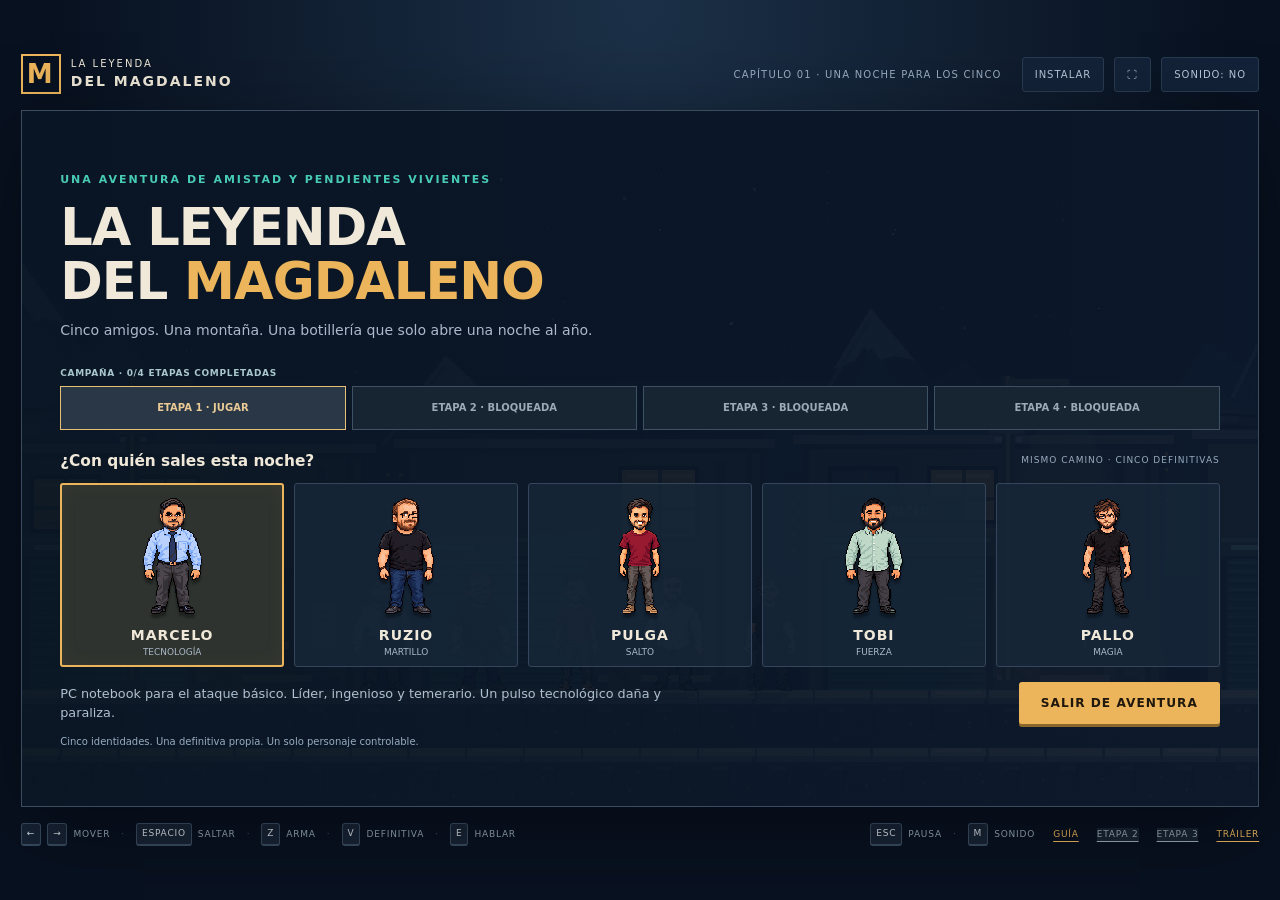
==== index.html @ b3915215 "PONG más grande en celular (0.10.4) - En pantallas táctiles el campo ocupa casi todo el lienzo y la " ====
<!doctype html>
<html lang="es" data-campaign-stage="1">
<head>
  <meta charset="utf-8">
  <meta name="viewport" content="width=device-width,initial-scale=1,viewport-fit=cover">
  <meta name="theme-color" content="#0b1530">
  <title>La Leyenda del Magdaleno</title>
  <link rel="icon" href="data:,">
  <link rel="stylesheet" href="styles.css?v=0.10.4">
  <link rel="stylesheet" href="mobile.css?v=0.10.4">
  <link rel="stylesheet" href="campaign.css?v=0.10.4">
  <link rel="manifest" href="manifest.webmanifest">
  <link rel="apple-touch-icon" href="assets/icon-192.png">
  <meta name="apple-mobile-web-app-capable" content="yes">
  <meta name="apple-mobile-web-app-status-bar-style" content="black-translucent">
  <script defer src="src/data.js?v=0.10.4"></script>
  <script defer src="assets/bounds.js?v=0.10.4"></script>
  <script defer src="src/core.js?v=0.10.4"></script>
  <script defer src="src/story-data.js?v=0.10.4"></script><script defer src="src/campaign.js?v=0.10.4"></script>
  <script defer src="src/render.js?v=0.10.4"></script>
  <script defer src="src/enemies.js?v=0.10.4"></script>
  <script defer src="src/visuals.js?v=0.10.4"></script>
  <script defer src="src/powers.js?v=0.10.4"></script>
  <script defer src="src/melee.js?v=0.10.4"></script>
  <script defer src="src/game.js?v=0.10.4"></script>
  <script defer src="src/chapter.js?v=0.10.4"></script>
  <script defer src="src/soundtrack.js?v=0.10.4"></script>
  <script defer src="src/mobile.js?v=0.10.4"></script>
</head>
<body>
<main class="shell">
  <header class="masthead"><a href="index.html" class="brand"><span class="brand-mark">M</span><span>LA LEYENDA<br><strong>DEL MAGDALENO</strong></span></a><div class="top-actions"><span class="build-label">CAPÍTULO 01 · UNA NOCHE PARA LOS CINCO</span><button id="install-button" class="small-button" hidden>INSTALAR</button><button id="fullscreen-button" class="small-button" aria-label="Ampliar juego a pantalla completa" hidden>⛶</button><button id="sound-button" class="small-button" aria-label="Activar sonido">SONIDO: NO</button><button id="pause-button" class="small-button" aria-label="Pausar juego">PAUSA</button></div></header>
  <div class="mobile-status" hidden aria-label="Estado del protagonista"><strong id="mobile-hero">MARCELO</strong><span>VIDA <b id="mobile-health">100</b><i><i id="mobile-health-bar"></i></i></span><span>ENERGÍA <b id="mobile-energy">30</b><i><i id="mobile-energy-bar"></i></i></span><span id="mobile-fichas">1/5 AMIGOS<br>0 PTS · 0/6 DESVÍOS</span></div>
  <section class="game-frame" aria-label="Juego La Leyenda del Magdaleno">
    <div id="mobile-callout" class="mobile-callout" hidden aria-hidden="true"><b id="mobile-prompt"></b><span id="mobile-notice"></span></div>
    <div id="mobile-boss" class="mobile-boss" hidden><span id="mobile-boss-name"></span><i><i id="mobile-boss-health"></i></i></div>
    <canvas id="game" width="960" height="540" tabindex="0" aria-label="Plataformas 2D. Flechas para moverse, espacio para saltar, abajo y espacio para bajar de plataformas, Z para golpear y V para definitiva."></canvas>
    <div id="title-screen" class="overlay title-screen">
      <div class="title-copy"><span class="eyebrow">UNA AVENTURA DE AMISTAD Y PENDIENTES VIVIENTES</span><h1>LA LEYENDA <br>DEL <em>MAGDALENO</em></h1><p>Cinco amigos. Una montaña. Una botillería que solo abre una noche al año.</p></div>
      <div class="selection-heading"><h2>¿Con quién sales esta noche?</h2><span>MISMO CAMINO · CINCO DEFINITIVAS</span></div>
      <div id="hero-list" class="hero-list" role="group" aria-label="Elegir protagonista"></div>
      <div class="start-row"><p id="hero-description"></p><div><button id="continue-button" class="secondary" hidden>CONTINUAR</button><button id="start-button" class="primary" disabled>PREPARANDO…</button></div></div>
      <p id="loading-message" class="loading-message" role="status">Cargando a los cinco amigos…</p>
    </div>
    <div id="dialogue" class="dialogue" hidden><div class="dialogue-portrait"><canvas id="portrait" width="80" height="80"></canvas></div><div class="dialogue-copy"><span id="dialogue-speaker"></span><p id="dialogue-text"></p></div><button id="dialogue-next" class="dialogue-next">SEGUIR <span>↵</span></button></div>
    <div id="pause-screen" class="overlay centered-overlay" hidden><div class="modal-card"><span class="eyebrow">LA JUNTA PUEDE ESPERAR UN MOMENTO</span><h2>UN RESPIRO</h2><p id="pause-save-status">Tu progreso se guarda en los puntos de control y al reunir a cada amigo.</p><button id="resume-button" class="primary">VOLVER AL CAMINO</button><button id="menu-button" class="text-button">Volver a la selección</button><div id="pause-fichas" class="ficha-notes"></div></div></div>
    <div id="ending-screen" class="overlay centered-overlay" hidden><div class="modal-card ending-card"><span class="eyebrow">ETAPA 1 COMPLETADA · LA BÚSQUEDA SIGUE</span><h2>SE AGOTÓ.</h2><p>El Matahombres cerró sin una botella que vender.<br>Abajo, Parral empieza a desaparecer entre la camanchaca.</p><div id="ending-stats" class="ending-stats"></div><a id="ending-continue" class="primary" href="etapa2.html">ETAPA 2 · CORRER POR PARRAL →</a><button id="replay-button" class="text-button">Volver a elegir protagonista</button></div></div>
    <div id="error-screen" class="overlay centered-overlay" hidden><div class="modal-card"><h2>FALTA UN ARCHIVO</h2><p id="error-message"></p><button onclick="location.reload()" class="primary">VOLVER A INTENTAR</button></div></div>
  </section>
  <div class="touch-controls" aria-label="Controles táctiles">
    <div class="touch-move"><button data-key="ArrowLeft" aria-label="Izquierda">◀</button><button data-key="ArrowRight" aria-label="Derecha">▶</button><button data-key="ArrowDown" data-action="drop" aria-label="Bajar de plataforma" hidden>↓<small>BAJAR</small></button></div>
    <div class="touch-actions">
      <button data-key="Space" aria-label="Saltar"><svg viewBox="0 0 32 32" aria-hidden="true"><path d="M8 17 16 8l8 9M16 9v17"/></svg><small>SALTAR</small></button>
      <button data-key="KeyZ" aria-label="Ataque con arma"><svg viewBox="0 0 32 32" aria-hidden="true"><path d="m9 23 13-13 4-4v8L13 26M8 19l7 7M6 28l5-5"/></svg><small>ARMA</small></button>
      <button data-key="KeyV" aria-label="Definitiva"><svg viewBox="0 0 32 32" aria-hidden="true"><path d="m18 3-11 15h8l-1 11 11-16h-8Z"/></svg><small id="touch-energy">30/100</small></button>
      <button data-key="KeyE" aria-label="Interactuar" hidden>✦<small>AYUDAR</small></button>
    </div>
  </div>
  <div id="rotate-screen" class="rotate-screen" hidden><div><span class="rotate-icon" aria-hidden="true">↻</span><h2>GIRA EL CELULAR</h2><p>La aventura se juega en horizontal,<br>con un pulgar a cada lado.</p><p class="rotate-note">Tu partida queda en pausa.</p></div></div>
  <aside id="touch-onboarding" class="touch-onboarding" hidden><span id="touch-onboarding-text">Izquierda: moverte. Derecha: saltar y usar tu arma.</span><button id="touch-onboarding-dismiss" aria-label="Cerrar ayuda de controles">ENTENDIDO</button></aside>
  <p id="mobile-hint" class="mobile-hint">Puedes jugar en vertical o girar el celular para ampliar el escenario.</p>
  <footer class="controls"><div><kbd>←</kbd><kbd>→</kbd> MOVER <span>·</span><kbd>ESPACIO</kbd> SALTAR <span>·</span><kbd>Z</kbd> ARMA <span>·</span><kbd>V</kbd> DEFINITIVA <span>·</span><kbd>E</kbd> HABLAR</div><div><kbd>ESC</kbd> PAUSA <span>·</span><kbd>M</kbd> SONIDO <a href="movil.html">GUÍA</a><a href="etapa2.html">ETAPA 2</a><a href="etapa3.html">ETAPA 3</a><a href="trailer.html">TRÁILER</a></div></footer>
  <p class="sr-only" id="accessible-status" aria-live="polite"></p>
</main>
</body>
</html>
---- styles.css ----
:root{color-scheme:dark;--ink:#f0e9d9;--muted:#99acc1;--amber:#edb55b;--teal:#48cbb4;--line:#293b51;--panel:#111e30;--night:#081120}*{box-sizing:border-box}body{margin:0;background:radial-gradient(ellipse at 50% 0,#1b3047 0,#081120 65%);color:var(--ink);font:14px/1.5 'Segoe UI',system-ui,sans-serif;min-height:100vh;display:flex;align-items:center;justify-content:center}.shell{width:min(1280px,98vw);padding:18px 8px}.masthead{display:flex;justify-content:space-between;align-items:center;gap:16px;margin-bottom:16px}.brand{display:flex;align-items:center;gap:10px;color:var(--ink);text-decoration:none;font-size:10px;letter-spacing:2px;line-height:1.5}.brand strong{font-size:14px;letter-spacing:2px}.brand-mark{font-weight:900;font-size:26px;color:var(--amber);border:2px solid var(--amber);height:40px;width:40px;text-align:center;line-height:36px}.top-actions{display:flex;align-items:center;gap:10px}.build-label{color:var(--muted);font-size:10px;letter-spacing:1.2px;margin-right:10px}button{font:inherit;cursor:pointer;touch-action:manipulation}button:focus-visible,a:focus-visible{outline:3px solid var(--teal);outline-offset:3px}.small-button{border:1px solid var(--line);background:#132238;color:#b9c7d7;font-size:10px;letter-spacing:1px;padding:9px 12px;border-radius:3px}.small-button:hover{border-color:var(--amber);color:var(--ink)}.game-frame{position:relative;aspect-ratio:16/9;width:100%;background:#101c30;border:1px solid #3b4c61;box-shadow:0 20px 80px #0006;overflow:hidden}#game{width:100%;height:100%;display:block;image-rendering:pixelated;image-rendering:crisp-edges;outline:none}.overlay{position:absolute;inset:0;z-index:5}.overlay[hidden],.dialogue[hidden]{display:none}.title-screen{padding:clamp(18px,3vw,46px);background:linear-gradient(90deg,#091523f5,#0b1729e8);display:flex;flex-direction:column;justify-content:center}.eyebrow{font-size:clamp(8px,.9vw,11px);font-weight:700;letter-spacing:2px;color:var(--teal)}h1{font-weight:900;font-size:clamp(24px,4vw,54px);letter-spacing:-1px;line-height:1.04;margin:12px 0}h1 em{color:var(--amber);font-style:normal}.title-copy p{color:#acbacb;font-size:clamp(10px,1.1vw,15px);margin:10px 0 18px}.selection-heading{display:flex;align-items:center;justify-content:space-between;gap:12px;margin:8px 0 10px}.selection-heading h2{font-size:clamp(12px,1.2vw,16px);margin:0}.selection-heading span{color:var(--muted);font-size:9px;letter-spacing:1px}.hero-list{display:grid;grid-template-columns:repeat(5,1fr);gap:10px}.hero-card{position:relative;background:#17283abf;border:1px solid #35465c;color:var(--ink);border-radius:3px;padding:8px 5px 7px;display:flex;flex-direction:column;align-items:center;transition:background .12s,border-color .12s;min-width:0}.hero-card:hover{background:#233c4f}.hero-card[aria-pressed=true]{border:2px solid var(--amber);background:#2e332f;padding:7px 4px 6px;box-shadow:inset 0 0 18px #d2a25210}.hero-card img{height:clamp(58px,10vw,135px);max-width:100%;object-fit:contain;image-rendering:pixelated;filter:drop-shadow(0 4px 1px #0005)}.hero-card strong{font-size:clamp(9px,1.1vw,14px);letter-spacing:1px;margin-top:5px}.hero-card small{font-size:clamp(7px,.7vw,10px);color:#aab8c8;white-space:nowrap;overflow:hidden;text-overflow:ellipsis;max-width:100%}.start-row{display:flex;justify-content:space-between;align-items:center;gap:16px;margin-top:15px}.start-row p{max-width:55%;font-size:clamp(9px,1vw,13px);color:#afc0d0;margin:0}.start-row>div{display:flex;gap:8px}.primary,.secondary{border:0;border-radius:3px;padding:12px 22px;letter-spacing:1px;font-weight:800;font-size:clamp(9px,.95vw,13px)}.primary{color:#20180d;background:var(--amber);box-shadow:0 3px 0 #8b672c}.primary:hover{background:#ffd18b}.primary:disabled{opacity:.55;cursor:wait}.secondary{background:#26394c;color:var(--ink);border:1px solid #557083;box-shadow:0 3px 0 #111f2c}.loading-message{font-size:10px;color:var(--muted);margin:10px 0 0;min-height:14px}.controls{display:flex;justify-content:space-between;gap:10px;align-items:center;color:#96a8ba;font-size:9px;letter-spacing:.8px;margin-top:16px;flex-wrap:wrap}.controls>div{display:flex;align-items:center;gap:6px}.controls span{color:#475a6c;margin:0 5px}kbd{font:inherit;border:1px solid #394c61;border-bottom-width:2px;border-radius:3px;padding:3px 5px;color:#dae3ea;background:#172335}.controls a{color:var(--amber);margin-left:12px;text-underline-offset:4px}.dialogue{position:absolute;bottom:3%;left:4%;width:92%;z-index:8;display:flex;gap:16px;align-items:center;background:#0b1829f5;border:2px solid var(--amber);padding:16px 20px;box-shadow:0 8px 30px #0007}.dialogue-portrait{width:76px;height:76px;flex-shrink:0;background:#24384b;border:1px solid #4c6176;overflow:hidden}.dialogue-portrait canvas{width:100%;height:100%;image-rendering:pixelated}.dialogue-copy{flex:1}.dialogue-copy>span{font-weight:800;letter-spacing:1px;color:var(--amber);font-size:13px}.dialogue-copy p{font-size:clamp(11px,1.4vw,19px);line-height:1.5;margin:5px 0 0;min-height:2.5em}.dialogue-next{align-self:flex-end;background:none;color:var(--teal);border:0;font-weight:bold;font-size:10px;white-space:nowrap}.dialogue-next span{border:1px solid #3d6c72;padding:2px 5px;margin-left:4px}.centered-overlay{display:flex;align-items:center;justify-content:center;background:#071120db}.modal-card{max-width:75%;width:560px;padding:32px;border:1px solid #506078;background:#112136;box-shadow:0 10px 50px #0008;text-align:center}.modal-card h2{font-size:clamp(22px,4vw,42px);line-height:1.1;margin:14px 0;color:var(--amber);letter-spacing:1px}.modal-card p{color:#b6c6d7;font-size:clamp(11px,1.2vw,15px);margin-bottom:24px}.modal-card .primary{display:block;margin:16px auto}.text-button{display:block;border:0;background:none;color:#bbcddd;text-decoration:underline;text-underline-offset:4px;margin:20px auto 5px;font-size:12px}.ending-stats{font-size:14px;color:var(--teal);margin:15px}.ficha-notes{font-size:11px;color:#93acbf;text-align:left;margin-top:18px;max-height:130px;overflow:auto}.ficha-notes p{margin:8px 0;font-size:11px}.sr-only{position:absolute;width:1px;height:1px;overflow:hidden;clip-path:inset(50%)}.touch-controls{display:none;position:absolute;left:12px;right:12px;bottom:10px;justify-content:space-between;z-index:4;pointer-events:none}.touch-controls>div{display:flex;gap:7px}.touch-controls button{pointer-events:auto;background:#142739c7;color:#eee2c8;border:1px solid #8ba3b58c;border-radius:10px;width:44px;height:44px;font-weight:800;touch-action:none;user-select:none}.touch-controls button:active{background:#ac8144}@media(pointer:coarse){.touch-controls{display:flex}.controls{font-size:8px}.game-frame:has(.overlay:not([hidden])) .touch-controls{display:none}}@media(max-width:750px){.build-label{display:none}.shell{padding:8px 2px}.masthead{margin-bottom:8px}.brand strong{font-size:10px}.brand{font-size:7px}.brand-mark{height:30px;width:30px;line-height:26px;font-size:20px}.small-button{font-size:8px;padding:7px}.title-screen{padding:15px}.title-copy p{margin-bottom:8px}.eyebrow{letter-spacing:1px}.hero-list{gap:5px}.selection-heading{margin:3px 0 7px}.selection-heading span{display:none}.start-row{margin-top:9px}.primary,.secondary{padding:8px 12px}.hero-card small{display:none}.loading-message{margin-top:6px;font-size:8px}.dialogue{padding:9px;gap:9px}.dialogue-portrait{width:45px;height:45px}.dialogue-copy>span{font-size:10px}.dialogue-next{font-size:8px}.modal-card{padding:18px}.controls span{margin:0 2px}.controls>div{gap:4px}}@media(max-height:700px) and (min-width:900px){.shell{width:min(1130px,94vw)}.masthead{margin-bottom:10px}.shell{padding:8px}.controls{margin-top:10px}}@media(prefers-reduced-motion:reduce){*{transition:none!important}}
@media(pointer:coarse){.shell{width:min(98vw,calc((100dvh - 90px)*1.777778))}}
/* Escritorio: el ancho también depende de la altura, para que juego, cabecera y controles quepan sin desplazar (1366x768). */
@media(pointer:fine) and (min-width:901px){.shell{width:min(1280px,98vw,calc((100dvh - 130px)*1.777778))}}
#ending-continue{display:flex;align-items:center;justify-content:center;text-align:center;min-height:46px;text-decoration:none;margin:14px auto;padding:12px 20px}
---- mobile.css ----
/* Experiencia principal horizontal, con controles al alcance de dos pulgares. */
[hidden]{display:none!important}.mobile-status,.mobile-hint,.mobile-boss,.touch-onboarding,.rotate-screen{display:none}.sr-only{position:fixed;top:0;left:0}
#game{touch-action:none;user-select:none;-webkit-user-select:none}
.touch-controls button small{display:block;font-size:9px;letter-spacing:.4px;margin-top:3px}
.touch-controls svg{display:block;width:27px;height:27px;margin:auto;fill:none;stroke:currentColor;stroke-width:2.6;stroke-linecap:round;stroke-linejoin:round}
.touch-controls button.is-held{background:#bf9355!important;color:#101c29;border-color:#ffe0a0;scale:.96}.touch-controls button.is-ready{border-color:#f2ce88;box-shadow:0 0 0 3px #edb55b33}.touch-controls button[aria-disabled=true]{color:#9eafbd}
.mobile-callout{position:absolute;left:18%;right:18%;top:10px;z-index:5;display:flex;flex-direction:column;gap:4px;align-items:center;pointer-events:none;text-align:center}
.mobile-callout b,.mobile-callout span{font:600 12px/1.35 system-ui,sans-serif;padding:5px 10px;border-radius:4px;max-width:100%;color:#f1d19c;background:#102333ed;border:1px solid #edb55b55}.mobile-callout b:empty,.mobile-callout span:empty{display:none}
html[data-mobile=true] body{height:100dvh;min-height:0;overflow:hidden;display:block;overscroll-behavior:none;background:#0a1728}
html[data-mobile=true] .shell{position:relative;width:100%;max-width:none;height:100dvh;margin:0;padding:env(safe-area-inset-top) env(safe-area-inset-right) env(safe-area-inset-bottom) env(safe-area-inset-left);display:grid;grid-template-rows:40px minmax(0,1fr)}
html[data-mobile=true] .masthead{grid-row:1;margin:0;padding:3px 10px;min-height:0;gap:8px;border-bottom:1px solid #30475a;background:#0b1828;z-index:12}
html[data-mobile=true] .brand{gap:6px;font-size:7px;letter-spacing:.7px}html[data-mobile=true] .brand strong{font-size:9px;letter-spacing:1px}html[data-mobile=true] .brand-mark{width:28px;height:28px;font-size:19px;line-height:24px}
html[data-mobile=true] .build-label,html[data-mobile=true] .mobile-hint,html[data-mobile=true] .touch-tip{display:none}
html[data-mobile=true] .top-actions{gap:5px;margin-left:auto}html[data-mobile=true] .small-button{height:34px;min-width:40px;padding:4px 9px;white-space:nowrap;font-size:9px;letter-spacing:0}
html[data-mobile=true] .game-frame{grid-row:2;width:100%;height:100%;min-height:0;aspect-ratio:auto;border:0;box-shadow:none;overflow:hidden;touch-action:none}
html[data-mobile=true] #game{position:absolute;left:0;top:0;width:100%;max-width:none;height:auto;will-change:transform}
html[data-mobile=true] .game-frame:has(#title-screen:not([hidden])) #game{visibility:hidden}
html[data-mobile=true] .title-screen{position:absolute;inset:0;padding:12px 20px 30px;display:flex;justify-content:center;overflow:auto;background:radial-gradient(ellipse at 50% 20%,#233d50,#0a1728 75%)}
html[data-mobile=true] .title-copy,html[data-mobile=true] .selection-heading,html[data-mobile=true] .start-row,html[data-mobile=true] .hero-list{flex-shrink:0}
html[data-mobile=true] .title-copy{text-align:center}html[data-mobile=true] .title-copy h1{font-size:27px;line-height:1.05;margin:0 0 7px}
html[data-mobile=true] .title-copy .eyebrow,html[data-mobile=true] .title-copy p,html[data-mobile=true] .selection-heading span,html[data-mobile=true] .hero-card small,html[data-mobile=true] .loading-message{display:none}
html[data-mobile=true] .selection-heading{width:min(650px,100%);margin:4px auto 8px}html[data-mobile=true] .selection-heading h2{font-size:12px}
html[data-mobile=true] .hero-list{width:min(650px,100%);grid-template-columns:repeat(5,1fr);gap:7px;margin:0 auto}
html[data-mobile=true] .hero-card{padding:7px 4px;background:#172b3b}html[data-mobile=true] .hero-card[aria-pressed=true]{padding:6px 3px;background:#3d3b2a}html[data-mobile=true] .hero-card img{height:clamp(48px,19dvh,95px)}html[data-mobile=true] .hero-card strong{font-size:10px;letter-spacing:.6px}
html[data-mobile=true] .start-row{display:block;width:min(650px,100%);margin:9px auto 0}html[data-mobile=true] .start-row p{max-width:none;min-height:28px;margin:0 0 8px;font-size:11px;line-height:1.35;text-align:center}html[data-mobile=true] .start-row>div{justify-content:center;gap:10px}html[data-mobile=true] .start-row button{min-height:44px;font-size:11px;padding:9px 20px}
html[data-mobile=true] .controls{position:absolute;bottom:max(1px,env(safe-area-inset-bottom));left:0;width:100%;justify-content:center;margin:0;z-index:8}html[data-mobile=true] .controls>div:first-child,html[data-mobile=true] .controls kbd,html[data-mobile=true] .controls span{display:none}html[data-mobile=true] .controls>div:last-child{font-size:0}html[data-mobile=true] .controls a{font-size:10px;padding:7px 14px;margin:0;white-space:nowrap}
html[data-mobile=true]:is([data-game-state=play],[data-game-state=dialogue],[data-game-state=paused]) .brand,html[data-mobile=true]:is([data-game-state=play],[data-game-state=dialogue],[data-game-state=paused],[data-game-state=ending]) .controls{display:none}
html[data-mobile=true] .mobile-status:not([hidden]){position:absolute;left:max(10px,env(safe-area-inset-left));right:170px;top:env(safe-area-inset-top);height:40px;display:flex;align-items:center;gap:12px;z-index:13;font-size:9px;line-height:1.3;pointer-events:none}
.mobile-status>strong{font-size:11px;color:#edcf98;max-width:75px;overflow:hidden}.mobile-status>span{width:90px;min-width:50px;flex:1;max-width:120px;color:#a6bbc9}.mobile-status b{float:right;color:#e1ecef}.mobile-status>span>i{display:block;height:4px;background:#293e50;margin-top:3px;border-radius:2px;overflow:hidden}.mobile-status i i{display:block;height:100%;width:100%;background:#7ec3a9}#mobile-energy-bar{background:#88b8df}.mobile-status #mobile-fichas{font-size:9px;flex:0 0 auto;width:100px;max-width:none}
html[data-mobile=true] .touch-controls{position:fixed;inset:0;display:none;margin:0;width:100%;height:100dvh;pointer-events:none;z-index:10}html[data-mobile=true][data-touch=true][data-game-state=play] .touch-controls{display:block}
html[data-mobile=true] .touch-controls>div{position:absolute;bottom:max(16px,env(safe-area-inset-bottom));display:grid;gap:10px;pointer-events:none}
html[data-mobile=true] .touch-move{left:max(16px,env(safe-area-inset-left));grid-template-columns:repeat(2,68px)}html[data-mobile=true] .touch-actions{right:max(16px,env(safe-area-inset-right));grid-template-columns:repeat(2,72px)}
html[data-mobile=true] .touch-controls button{width:68px;height:64px;border-radius:20px;pointer-events:auto;color:#e4e9dc;background:#172e45e8;border:1px solid #9bb9c0aa;font-size:23px;touch-action:none;-webkit-touch-callout:none;user-select:none;box-shadow:0 3px 10px #0004}
html[data-mobile=true] .touch-actions button{width:72px;height:70px}html[data-mobile=true] [data-key=KeyZ]{background:#244d3fe8;border-color:#75bc91;font-size:25px}
html[data-mobile=true] .touch-controls button[data-key=KeyV]{position:absolute;right:0;bottom:82px;width:58px;height:58px;border-radius:50%;background:#39314de8}html[data-mobile=true] .touch-controls button[data-key=KeyV] svg{width:23px;height:23px}html[data-mobile=true] .touch-controls button[data-key=KeyV] small{font-size:9px;margin-top:0}
html[data-mobile=true] .touch-controls button[data-key=KeyE]{position:fixed;left:50%;bottom:max(18px,env(safe-area-inset-bottom));transform:translateX(-50%);width:80px;height:58px;background:#67512dee;border-color:#e2bf7d;border-radius:17px}
html[data-mobile=true] .touch-controls button[data-key=ArrowDown]{position:absolute;bottom:76px;left:45px;width:58px;height:52px;border-radius:16px}
html[data-mobile=true] .mobile-boss:not([hidden]){display:block;position:absolute;top:8px;left:30%;right:30%;z-index:5;text-align:center;font-size:10px;color:#edc68d;background:#0b1829e8;padding:5px 8px;border-radius:5px;pointer-events:none}.mobile-boss>i{display:block;height:5px;background:#3c3540;margin-top:4px;overflow:hidden}.mobile-boss i i{display:block;width:100%;height:100%;background:#dea179}html[data-mobile=true][data-boss=true] .mobile-callout{top:48px}
html[data-mobile=true] .dialogue{position:absolute;bottom:10px;left:50%;transform:translateX(-50%);width:min(650px,94%);padding:12px;gap:10px;background:#0c1b2bf5}html[data-mobile=true] .dialogue-copy>span{font-size:11px}html[data-mobile=true] .dialogue-copy p{font-size:14px;line-height:1.4;min-height:0}html[data-mobile=true] .dialogue-portrait{width:44px;height:44px}html[data-mobile=true] .dialogue-next{min-width:70px;min-height:44px;font-size:11px;align-self:center}html[data-mobile=true] .dialogue-next span{display:none}
html[data-mobile=true] .modal-card{max-width:90%;max-height:94%;overflow:auto;padding:16px 24px}html[data-mobile=true] .modal-card h2{font-size:30px;margin:8px 0}html[data-mobile=true] .modal-card p{font-size:12px;margin:8px 0 12px}html[data-mobile=true] .modal-card .primary{min-height:44px;margin:10px auto}html[data-mobile=true] .text-button{min-height:40px;margin:4px auto}html[data-mobile=true] .ficha-notes{display:none}
html[data-mobile=true] .rotate-screen:not([hidden]){position:fixed;inset:0;z-index:60;display:grid;place-items:center;background:#0a1728f8;text-align:center;padding:25px}.rotate-icon{display:block;font-size:84px;line-height:1;color:#e7bc75}.rotate-screen h2{color:#edcc94;font-size:23px;letter-spacing:1px}.rotate-screen p{color:#b6cbda;line-height:1.6;font-size:15px}.rotate-screen .rotate-note{color:#7e9ba9;font-size:12px}
html[data-mobile=true] .touch-onboarding:not([hidden]){position:fixed;left:22%;right:22%;top:28%;z-index:20;display:flex;align-items:center;gap:12px;padding:12px 14px;background:#102537f5;border:1px solid #cba35e;border-radius:8px;font-size:12px;color:#e9dec7}.touch-onboarding button{flex-shrink:0;min-height:44px;background:#e7bb76;color:#182332;border:0;border-radius:5px;font-size:10px;font-weight:700;padding:7px 10px}
@media(orientation:portrait){html[data-mobile=true] .title-screen{padding:16px 14px 30px}html[data-mobile=true] .title-copy h1{font-size:28px;text-align:left}html[data-mobile=true] .hero-list{grid-template-columns:repeat(3,1fr)}html[data-mobile=true] .hero-card img{height:clamp(52px,12dvh,88px)}html[data-mobile=true] .start-row p{text-align:left;min-height:38px}html[data-mobile=true] .start-row>div{flex-wrap:wrap}html[data-mobile=true] .start-row button{flex:1}html[data-mobile=true] .brand>span:not(.brand-mark){display:none}}
@media(orientation:landscape) and (max-height:350px){html[data-mobile=true] .shell{grid-template-rows:36px minmax(0,1fr)}html[data-mobile=true] .title-screen{padding:6px 16px 24px}html[data-mobile=true] .title-copy h1{font-size:21px}html[data-mobile=true] .hero-card img{height:42px}html[data-mobile=true] .hero-card{padding:4px}html[data-mobile=true] .hero-card[aria-pressed=true]{padding:3px}html[data-mobile=true] .start-row{margin-top:5px}html[data-mobile=true] .start-row p{min-height:0;margin-bottom:4px;font-size:10px}html[data-mobile=true] .touch-controls>div{bottom:10px}html[data-mobile=true] .mobile-status{gap:7px}html[data-mobile=true] .mobile-status #mobile-fichas{display:none}html[data-mobile=true] .touch-onboarding{top:20%;left:21%;right:21%}}
@media(prefers-reduced-motion:reduce){.touch-controls button{transition:none;scale:1!important}}
---- campaign.css ----
/* Menú de campaña disponible tanto con teclado como en el celular. */
html[data-campaign-stage]:not([data-campaign-ready]) main{visibility:hidden}
.campaign-nav{display:grid;grid-template-columns:repeat(4,minmax(0,1fr));gap:6px;margin:8px 0 12px;flex-shrink:0}
.campaign-nav>span{grid-column:1/-1;color:#a9c7cc;font:700 9px/1.4 system-ui;letter-spacing:.7px}
.campaign-nav a{display:flex;align-items:center;justify-content:center;min-height:44px;padding:6px 8px;border:1px solid #567682;background:#142b3b;color:#eacb96;text-align:center;text-decoration:none;font:700 10px/1.3 system-ui}
.campaign-nav a[aria-current=page]{border-color:#e8bf77;background:#293746}
a.campaign-link-locked{color:#9baab7;border-color:#3e5263;background-color:#172432}
.campaign-nav a:focus-visible,.campaign-gate a:focus-visible,.campaign-gate button:focus-visible{outline:3px solid #8dd3c4;outline-offset:3px}
.campaign-locked main{visibility:hidden}
.campaign-gate{position:fixed;inset:0;z-index:100;display:grid;place-items:center;overflow:auto;padding:max(20px,env(safe-area-inset-top)) max(20px,env(safe-area-inset-right)) max(20px,env(safe-area-inset-bottom)) max(20px,env(safe-area-inset-left));background:#0a1728;color:#e2e9e5;overscroll-behavior:contain}
.campaign-gate>div{width:min(580px,100%);padding:clamp(20px,4vw,36px);border:1px solid #71818c;background:#142b3b;text-align:center;max-height:100%;overflow:auto}
.campaign-gate h1{font:800 clamp(24px,5vw,40px)/1.15 system-ui;color:#edc68b;margin:16px 0}
.campaign-gate p{font:15px/1.6 system-ui;color:#bfd0da;margin:12px 0 24px}
.campaign-gate .primary{display:flex;align-items:center;justify-content:center;min-height:48px;text-decoration:none;margin:12px auto 0;max-width:360px;font-size:13px}
.campaign-gate .text-button{min-height:44px}
html[data-mobile=true] .title-screen{justify-content:flex-start;justify-content:safe center}
html[data-mobile=true] .campaign-nav{width:min(650px,100%);margin-left:auto;margin-right:auto}
/* El pie tiene su propia fila: no tapa el botón para empezar al añadir las etapas. */
html[data-mobile=true] .shell:has(#title-screen:not([hidden])){grid-template-rows:40px minmax(0,1fr) 44px}
html[data-mobile=true] .shell:has(#title-screen:not([hidden])) .controls{position:static;grid-row:3;min-height:44px;background:#0b1828}
html[data-mobile=true] .shell:has(#title-screen:not([hidden])) .controls a{display:inline-flex;align-items:center;min-height:44px}
@media(orientation:landscape) and (max-height:500px){
 html[data-mobile=true] .title-screen{padding:8px 16px}
 html[data-mobile=true] .title-copy h1{font-size:22px;margin-bottom:4px}
 html[data-mobile=true] .title-copy h1 br{display:none}
 html[data-mobile=true] .hero-card img{height:clamp(36px,12dvh,54px)}
 html[data-mobile=true] .start-row{display:flex;align-items:center;gap:12px;margin-top:6px}
 html[data-mobile=true] .start-row p{flex:1;min-height:0;margin:0;font-size:10px;text-align:left}
 html[data-mobile=true] .start-row>div{flex-shrink:0}
}
@media(orientation:landscape) and (max-height:350px){
 html[data-mobile=true] .shell:has(#title-screen:not([hidden])){grid-template-rows:36px minmax(0,1fr) 44px}
 html[data-mobile=true] .title-screen{padding:4px 16px}
 html[data-mobile=true] .campaign-nav{margin-top:4px;margin-bottom:4px;gap:4px}
 html[data-mobile=true] .selection-heading{margin-top:2px;margin-bottom:4px}
 html[data-mobile=true] .hero-card img{height:32px}
 html[data-mobile=true] .start-row{margin-top:4px}
}
@media(max-height:420px){.campaign-gate{padding:10px}.campaign-gate>div{padding:16px}.campaign-gate h1{font-size:25px;margin:8px 0}.campaign-gate p{font-size:13px;margin:8px 0 14px}.campaign-nav{margin:6px 0}.campaign-nav a{font-size:9px}}
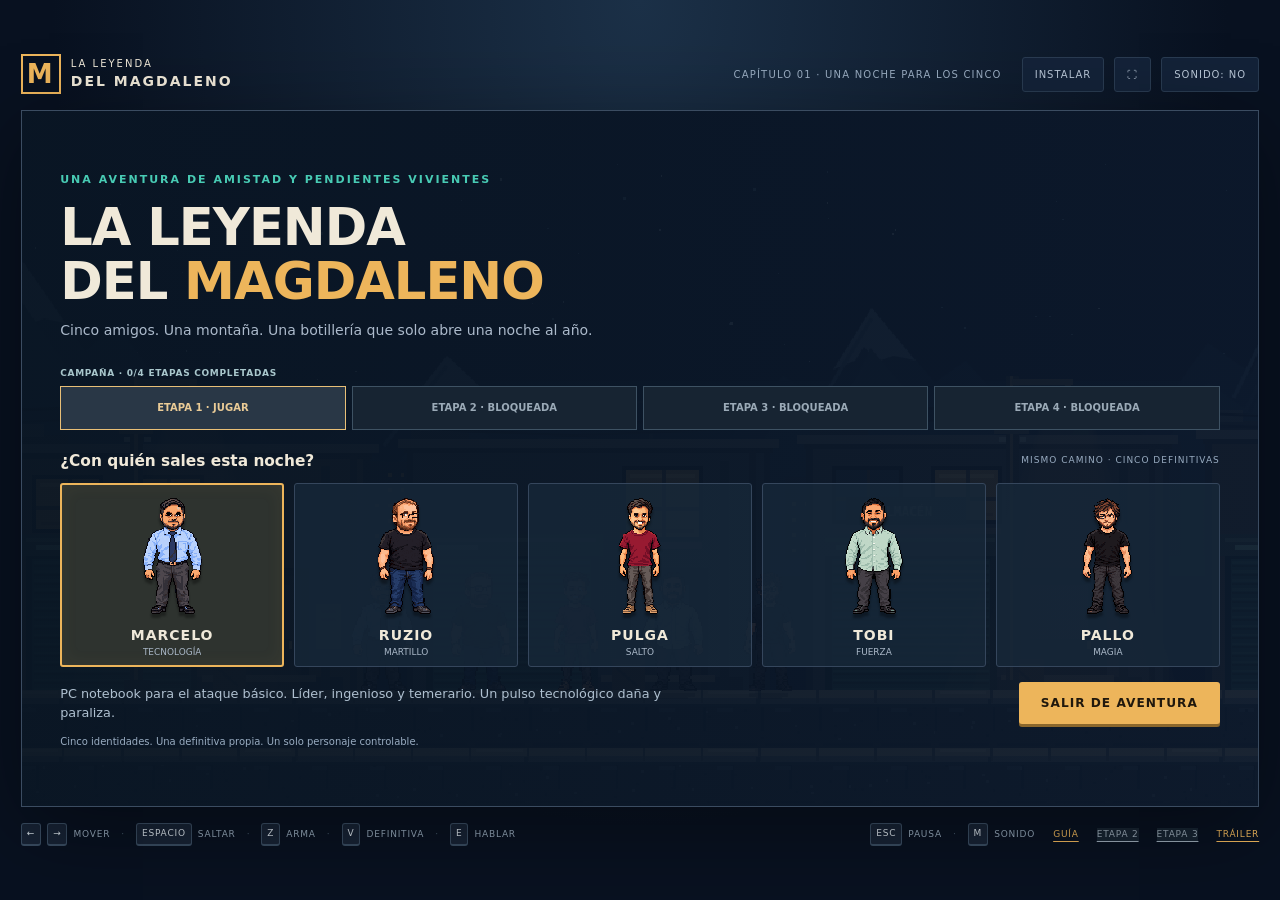
==== commit db85c4d1: "Entrega, brindis y créditos del final (0.10.5) - Don Mario entrega la botella con un gesto y el prot" ====
--- a/index.html
+++ b/index.html
@@ -6,26 +6,26 @@
   <meta name="theme-color" content="#0b1530">
   <title>La Leyenda del Magdaleno</title>
   <link rel="icon" href="data:,">
-  <link rel="stylesheet" href="styles.css?v=0.10.4">
-  <link rel="stylesheet" href="mobile.css?v=0.10.4">
-  <link rel="stylesheet" href="campaign.css?v=0.10.4">
+  <link rel="stylesheet" href="styles.css?v=0.10.5">
+  <link rel="stylesheet" href="mobile.css?v=0.10.5">
+  <link rel="stylesheet" href="campaign.css?v=0.10.5">
   <link rel="manifest" href="manifest.webmanifest">
   <link rel="apple-touch-icon" href="assets/icon-192.png">
   <meta name="apple-mobile-web-app-capable" content="yes">
   <meta name="apple-mobile-web-app-status-bar-style" content="black-translucent">
-  <script defer src="src/data.js?v=0.10.4"></script>
-  <script defer src="assets/bounds.js?v=0.10.4"></script>
-  <script defer src="src/core.js?v=0.10.4"></script>
-  <script defer src="src/story-data.js?v=0.10.4"></script><script defer src="src/campaign.js?v=0.10.4"></script>
-  <script defer src="src/render.js?v=0.10.4"></script>
-  <script defer src="src/enemies.js?v=0.10.4"></script>
-  <script defer src="src/visuals.js?v=0.10.4"></script>
-  <script defer src="src/powers.js?v=0.10.4"></script>
-  <script defer src="src/melee.js?v=0.10.4"></script>
-  <script defer src="src/game.js?v=0.10.4"></script>
-  <script defer src="src/chapter.js?v=0.10.4"></script>
-  <script defer src="src/soundtrack.js?v=0.10.4"></script>
-  <script defer src="src/mobile.js?v=0.10.4"></script>
+  <script defer src="src/data.js?v=0.10.5"></script>
+  <script defer src="assets/bounds.js?v=0.10.5"></script>
+  <script defer src="src/core.js?v=0.10.5"></script>
+  <script defer src="src/story-data.js?v=0.10.5"></script><script defer src="src/campaign.js?v=0.10.5"></script>
+  <script defer src="src/render.js?v=0.10.5"></script>
+  <script defer src="src/enemies.js?v=0.10.5"></script>
+  <script defer src="src/visuals.js?v=0.10.5"></script>
+  <script defer src="src/powers.js?v=0.10.5"></script>
+  <script defer src="src/melee.js?v=0.10.5"></script>
+  <script defer src="src/game.js?v=0.10.5"></script>
+  <script defer src="src/chapter.js?v=0.10.5"></script>
+  <script defer src="src/soundtrack.js?v=0.10.5"></script>
+  <script defer src="src/mobile.js?v=0.10.5"></script>
 </head>
 <body>
 <main class="shell">
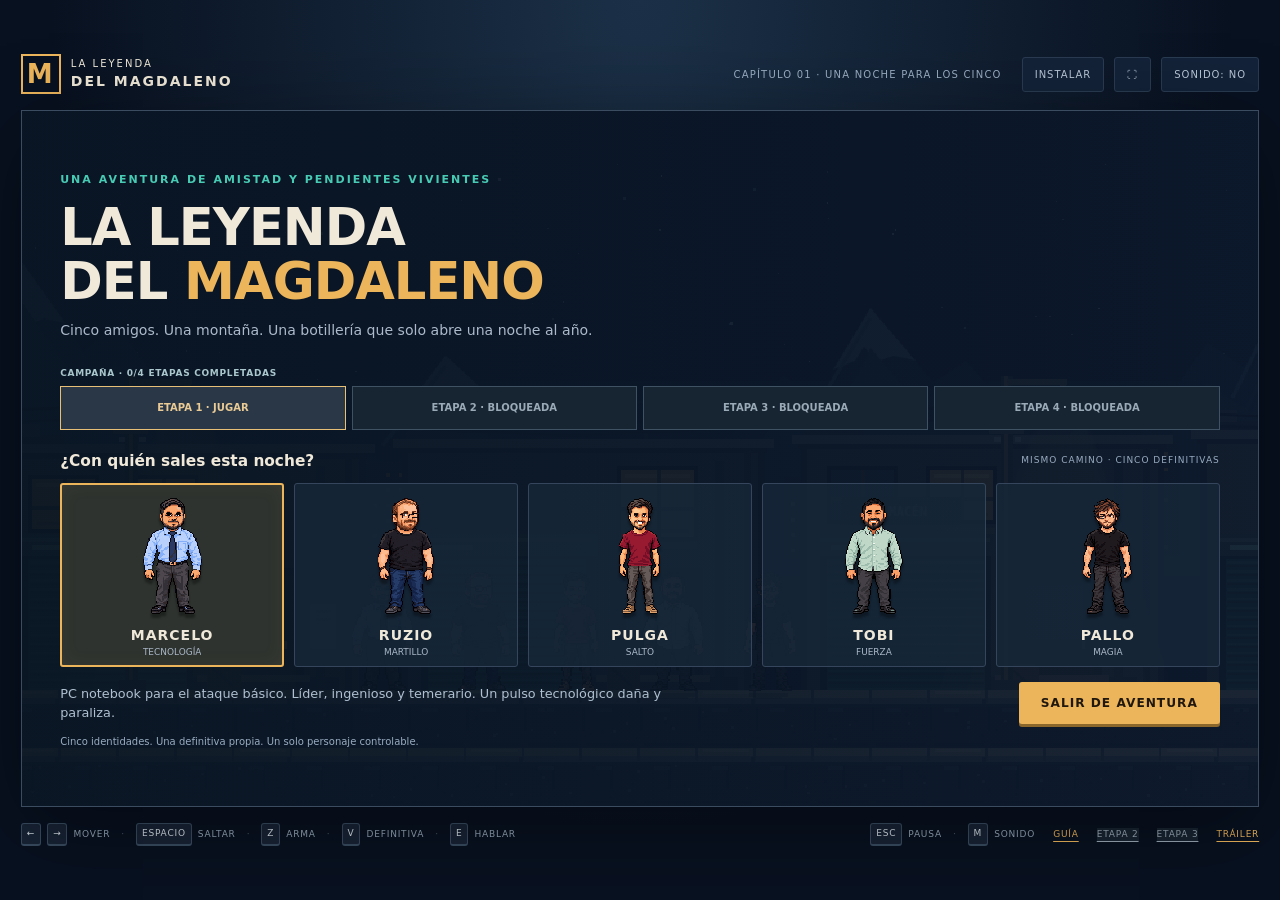
==== commit 25c4886e: "Arte de enemigos y ciudad en la etapa 4 (0.10.6) - Pasteros y viejas sapas con contorno, sombreado, " ====
--- a/index.html
+++ b/index.html
@@ -6,26 +6,26 @@
   <meta name="theme-color" content="#0b1530">
   <title>La Leyenda del Magdaleno</title>
   <link rel="icon" href="data:,">
-  <link rel="stylesheet" href="styles.css?v=0.10.5">
-  <link rel="stylesheet" href="mobile.css?v=0.10.5">
-  <link rel="stylesheet" href="campaign.css?v=0.10.5">
+  <link rel="stylesheet" href="styles.css?v=0.10.6">
+  <link rel="stylesheet" href="mobile.css?v=0.10.6">
+  <link rel="stylesheet" href="campaign.css?v=0.10.6">
   <link rel="manifest" href="manifest.webmanifest">
   <link rel="apple-touch-icon" href="assets/icon-192.png">
   <meta name="apple-mobile-web-app-capable" content="yes">
   <meta name="apple-mobile-web-app-status-bar-style" content="black-translucent">
-  <script defer src="src/data.js?v=0.10.5"></script>
-  <script defer src="assets/bounds.js?v=0.10.5"></script>
-  <script defer src="src/core.js?v=0.10.5"></script>
-  <script defer src="src/story-data.js?v=0.10.5"></script><script defer src="src/campaign.js?v=0.10.5"></script>
-  <script defer src="src/render.js?v=0.10.5"></script>
-  <script defer src="src/enemies.js?v=0.10.5"></script>
-  <script defer src="src/visuals.js?v=0.10.5"></script>
-  <script defer src="src/powers.js?v=0.10.5"></script>
-  <script defer src="src/melee.js?v=0.10.5"></script>
-  <script defer src="src/game.js?v=0.10.5"></script>
-  <script defer src="src/chapter.js?v=0.10.5"></script>
-  <script defer src="src/soundtrack.js?v=0.10.5"></script>
-  <script defer src="src/mobile.js?v=0.10.5"></script>
+  <script defer src="src/data.js?v=0.10.6"></script>
+  <script defer src="assets/bounds.js?v=0.10.6"></script>
+  <script defer src="src/core.js?v=0.10.6"></script>
+  <script defer src="src/story-data.js?v=0.10.6"></script><script defer src="src/campaign.js?v=0.10.6"></script>
+  <script defer src="src/render.js?v=0.10.6"></script>
+  <script defer src="src/enemies.js?v=0.10.6"></script>
+  <script defer src="src/visuals.js?v=0.10.6"></script>
+  <script defer src="src/powers.js?v=0.10.6"></script>
+  <script defer src="src/melee.js?v=0.10.6"></script>
+  <script defer src="src/game.js?v=0.10.6"></script>
+  <script defer src="src/chapter.js?v=0.10.6"></script>
+  <script defer src="src/soundtrack.js?v=0.10.6"></script>
+  <script defer src="src/mobile.js?v=0.10.6"></script>
 </head>
 <body>
 <main class="shell">
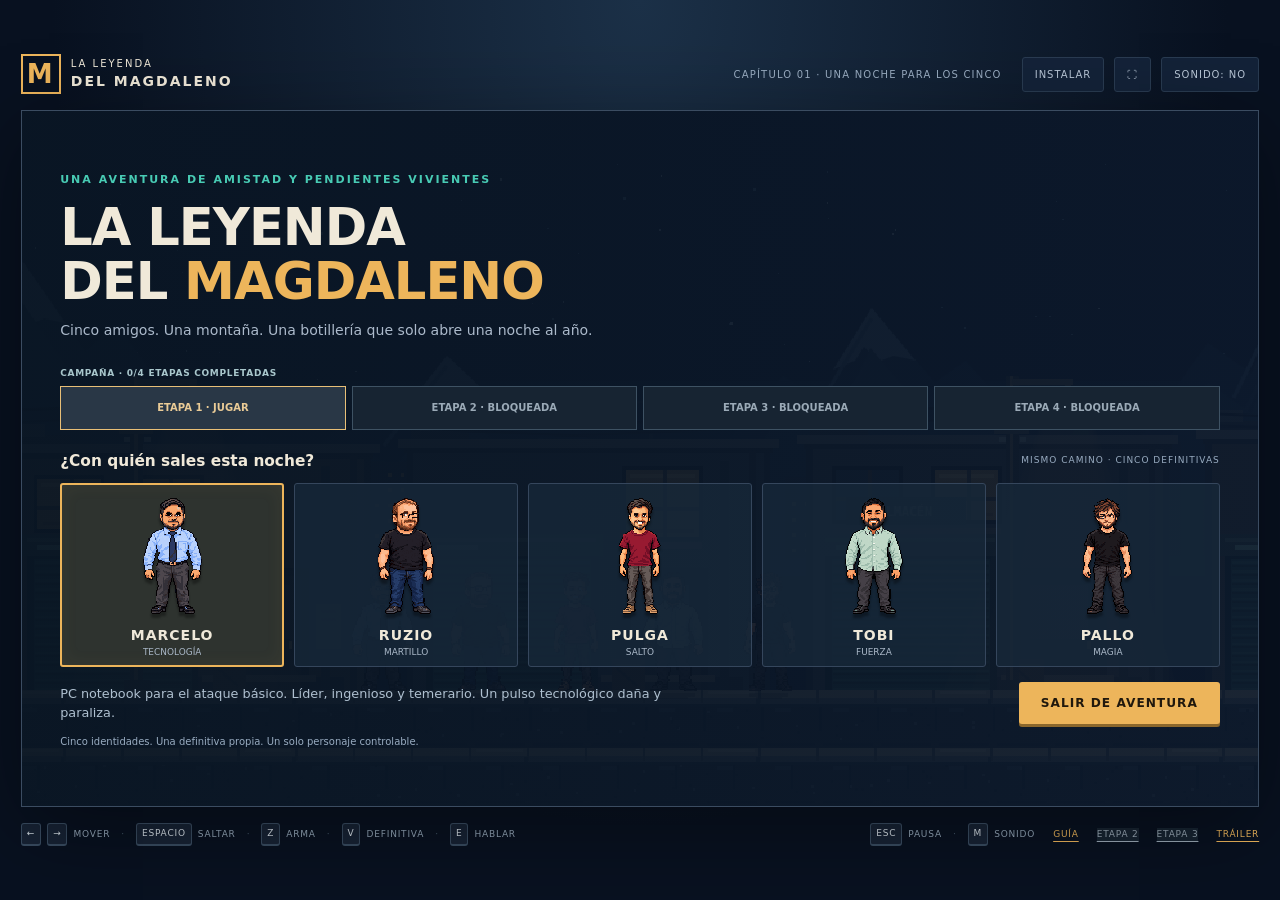
==== commit 44801ce5: "Caras de escolares sin barba en los recuerdos (0.10.7) En los seis recuerdos de colegio los amigos c" ====
--- a/index.html
+++ b/index.html
@@ -6,26 +6,26 @@
   <meta name="theme-color" content="#0b1530">
   <title>La Leyenda del Magdaleno</title>
   <link rel="icon" href="data:,">
-  <link rel="stylesheet" href="styles.css?v=0.10.6">
-  <link rel="stylesheet" href="mobile.css?v=0.10.6">
-  <link rel="stylesheet" href="campaign.css?v=0.10.6">
+  <link rel="stylesheet" href="styles.css?v=0.10.7">
+  <link rel="stylesheet" href="mobile.css?v=0.10.7">
+  <link rel="stylesheet" href="campaign.css?v=0.10.7">
   <link rel="manifest" href="manifest.webmanifest">
   <link rel="apple-touch-icon" href="assets/icon-192.png">
   <meta name="apple-mobile-web-app-capable" content="yes">
   <meta name="apple-mobile-web-app-status-bar-style" content="black-translucent">
-  <script defer src="src/data.js?v=0.10.6"></script>
-  <script defer src="assets/bounds.js?v=0.10.6"></script>
-  <script defer src="src/core.js?v=0.10.6"></script>
-  <script defer src="src/story-data.js?v=0.10.6"></script><script defer src="src/campaign.js?v=0.10.6"></script>
-  <script defer src="src/render.js?v=0.10.6"></script>
-  <script defer src="src/enemies.js?v=0.10.6"></script>
-  <script defer src="src/visuals.js?v=0.10.6"></script>
-  <script defer src="src/powers.js?v=0.10.6"></script>
-  <script defer src="src/melee.js?v=0.10.6"></script>
-  <script defer src="src/game.js?v=0.10.6"></script>
-  <script defer src="src/chapter.js?v=0.10.6"></script>
-  <script defer src="src/soundtrack.js?v=0.10.6"></script>
-  <script defer src="src/mobile.js?v=0.10.6"></script>
+  <script defer src="src/data.js?v=0.10.7"></script>
+  <script defer src="assets/bounds.js?v=0.10.7"></script>
+  <script defer src="src/core.js?v=0.10.7"></script>
+  <script defer src="src/story-data.js?v=0.10.7"></script><script defer src="src/campaign.js?v=0.10.7"></script>
+  <script defer src="src/render.js?v=0.10.7"></script>
+  <script defer src="src/enemies.js?v=0.10.7"></script>
+  <script defer src="src/visuals.js?v=0.10.7"></script>
+  <script defer src="src/powers.js?v=0.10.7"></script>
+  <script defer src="src/melee.js?v=0.10.7"></script>
+  <script defer src="src/game.js?v=0.10.7"></script>
+  <script defer src="src/chapter.js?v=0.10.7"></script>
+  <script defer src="src/soundtrack.js?v=0.10.7"></script>
+  <script defer src="src/mobile.js?v=0.10.7"></script>
 </head>
 <body>
 <main class="shell">
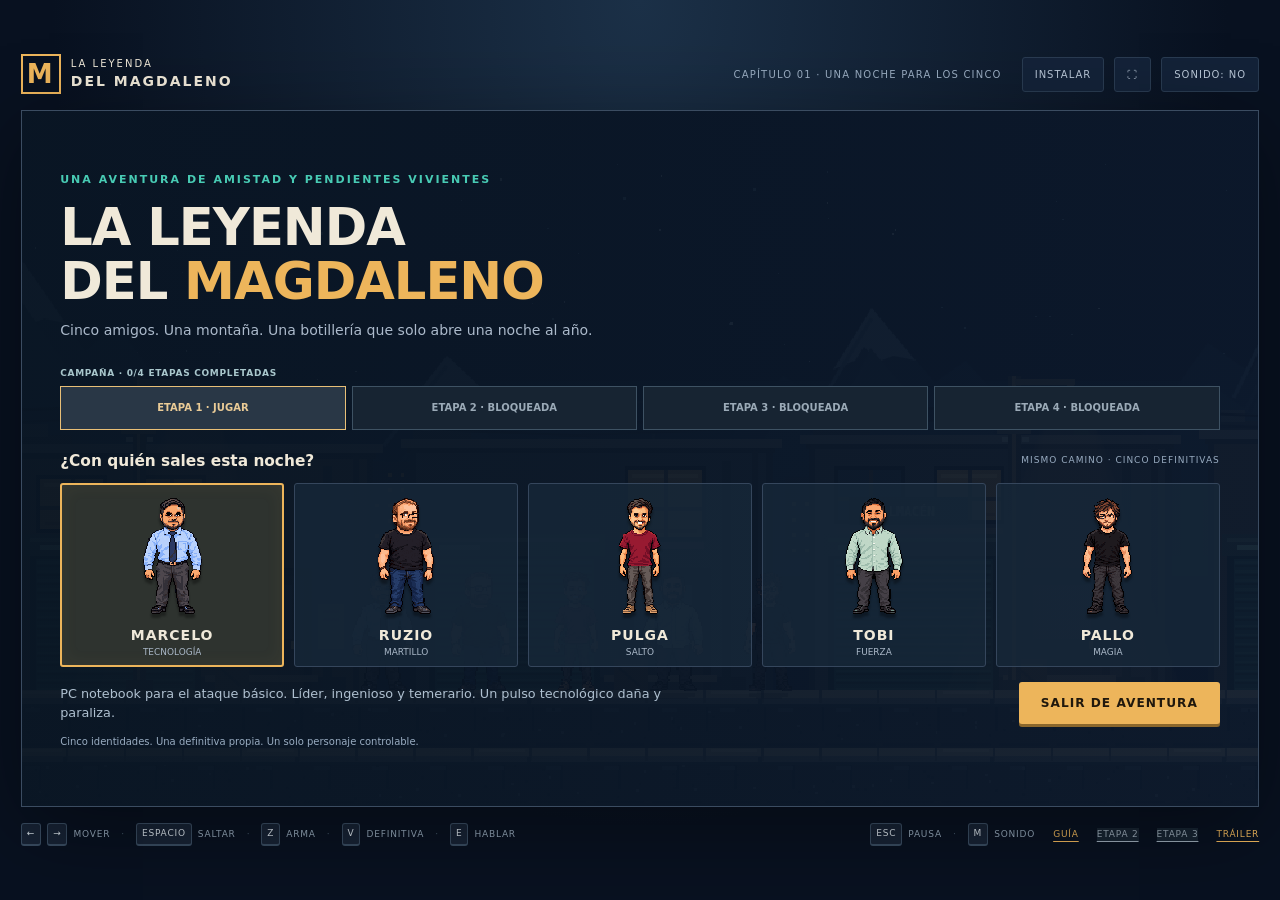
==== commit 74eb7f4b: "Nuevo aspecto de Don Mario (0.10.8) Melena larga, crespa y abultada, castaño oscuro con canas y part" ====
--- a/index.html
+++ b/index.html
@@ -6,26 +6,26 @@
   <meta name="theme-color" content="#0b1530">
   <title>La Leyenda del Magdaleno</title>
   <link rel="icon" href="data:,">
-  <link rel="stylesheet" href="styles.css?v=0.10.7">
-  <link rel="stylesheet" href="mobile.css?v=0.10.7">
-  <link rel="stylesheet" href="campaign.css?v=0.10.7">
+  <link rel="stylesheet" href="styles.css?v=0.10.8">
+  <link rel="stylesheet" href="mobile.css?v=0.10.8">
+  <link rel="stylesheet" href="campaign.css?v=0.10.8">
   <link rel="manifest" href="manifest.webmanifest">
   <link rel="apple-touch-icon" href="assets/icon-192.png">
   <meta name="apple-mobile-web-app-capable" content="yes">
   <meta name="apple-mobile-web-app-status-bar-style" content="black-translucent">
-  <script defer src="src/data.js?v=0.10.7"></script>
-  <script defer src="assets/bounds.js?v=0.10.7"></script>
-  <script defer src="src/core.js?v=0.10.7"></script>
-  <script defer src="src/story-data.js?v=0.10.7"></script><script defer src="src/campaign.js?v=0.10.7"></script>
-  <script defer src="src/render.js?v=0.10.7"></script>
-  <script defer src="src/enemies.js?v=0.10.7"></script>
-  <script defer src="src/visuals.js?v=0.10.7"></script>
-  <script defer src="src/powers.js?v=0.10.7"></script>
-  <script defer src="src/melee.js?v=0.10.7"></script>
-  <script defer src="src/game.js?v=0.10.7"></script>
-  <script defer src="src/chapter.js?v=0.10.7"></script>
-  <script defer src="src/soundtrack.js?v=0.10.7"></script>
-  <script defer src="src/mobile.js?v=0.10.7"></script>
+  <script defer src="src/data.js?v=0.10.8"></script>
+  <script defer src="assets/bounds.js?v=0.10.8"></script>
+  <script defer src="src/core.js?v=0.10.8"></script>
+  <script defer src="src/story-data.js?v=0.10.8"></script><script defer src="src/campaign.js?v=0.10.8"></script>
+  <script defer src="src/render.js?v=0.10.8"></script>
+  <script defer src="src/enemies.js?v=0.10.8"></script>
+  <script defer src="src/visuals.js?v=0.10.8"></script>
+  <script defer src="src/powers.js?v=0.10.8"></script>
+  <script defer src="src/melee.js?v=0.10.8"></script>
+  <script defer src="src/game.js?v=0.10.8"></script>
+  <script defer src="src/chapter.js?v=0.10.8"></script>
+  <script defer src="src/soundtrack.js?v=0.10.8"></script>
+  <script defer src="src/mobile.js?v=0.10.8"></script>
 </head>
 <body>
 <main class="shell">
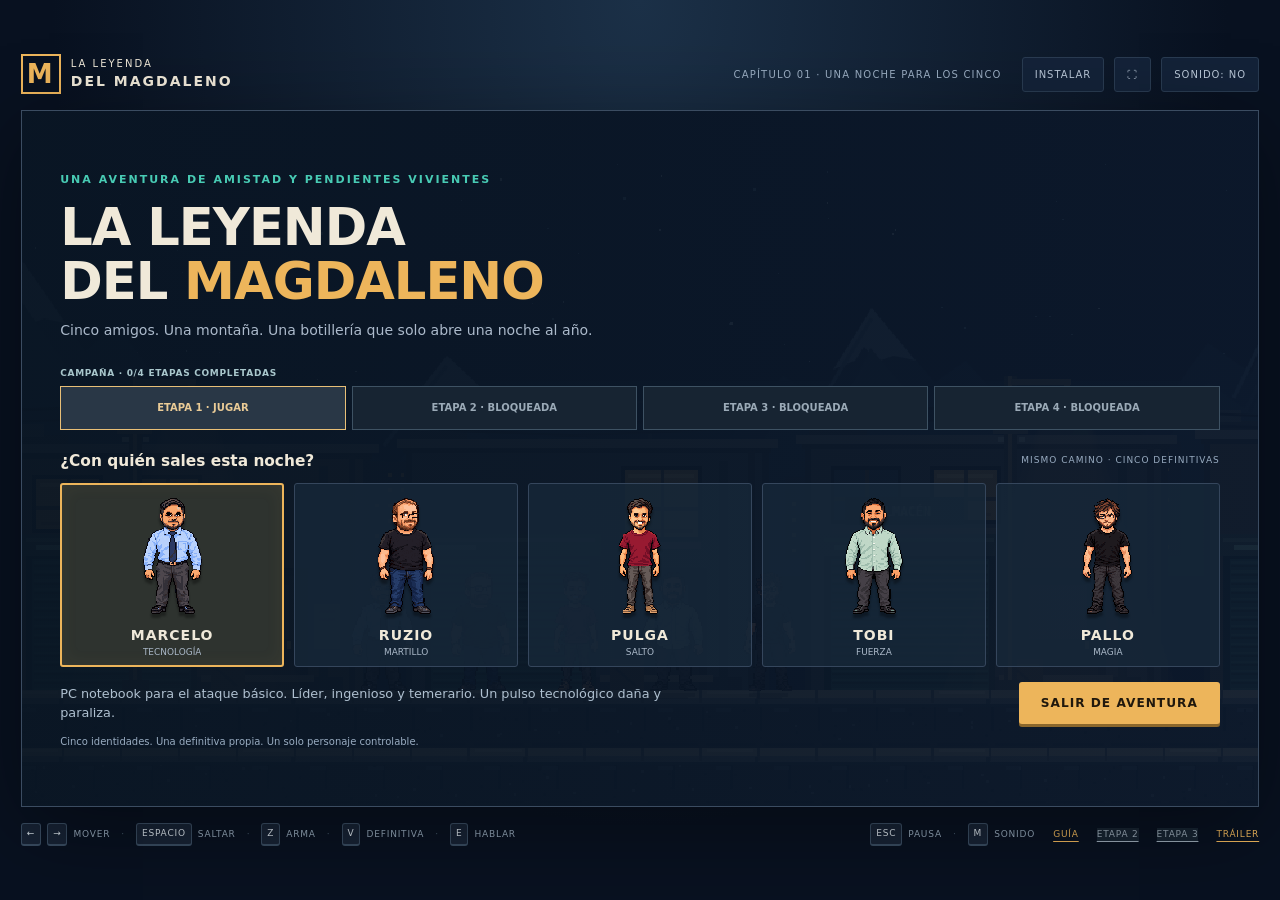
==== commit 7359566c: "Don Mario más canoso y con el pelo ondulado (0.10.9) Más canas, menos volumen y ondas en vez de rizo" ====
--- a/index.html
+++ b/index.html
@@ -6,26 +6,26 @@
   <meta name="theme-color" content="#0b1530">
   <title>La Leyenda del Magdaleno</title>
   <link rel="icon" href="data:,">
-  <link rel="stylesheet" href="styles.css?v=0.10.8">
-  <link rel="stylesheet" href="mobile.css?v=0.10.8">
-  <link rel="stylesheet" href="campaign.css?v=0.10.8">
+  <link rel="stylesheet" href="styles.css?v=0.10.9">
+  <link rel="stylesheet" href="mobile.css?v=0.10.9">
+  <link rel="stylesheet" href="campaign.css?v=0.10.9">
   <link rel="manifest" href="manifest.webmanifest">
   <link rel="apple-touch-icon" href="assets/icon-192.png">
   <meta name="apple-mobile-web-app-capable" content="yes">
   <meta name="apple-mobile-web-app-status-bar-style" content="black-translucent">
-  <script defer src="src/data.js?v=0.10.8"></script>
-  <script defer src="assets/bounds.js?v=0.10.8"></script>
-  <script defer src="src/core.js?v=0.10.8"></script>
-  <script defer src="src/story-data.js?v=0.10.8"></script><script defer src="src/campaign.js?v=0.10.8"></script>
-  <script defer src="src/render.js?v=0.10.8"></script>
-  <script defer src="src/enemies.js?v=0.10.8"></script>
-  <script defer src="src/visuals.js?v=0.10.8"></script>
-  <script defer src="src/powers.js?v=0.10.8"></script>
-  <script defer src="src/melee.js?v=0.10.8"></script>
-  <script defer src="src/game.js?v=0.10.8"></script>
-  <script defer src="src/chapter.js?v=0.10.8"></script>
-  <script defer src="src/soundtrack.js?v=0.10.8"></script>
-  <script defer src="src/mobile.js?v=0.10.8"></script>
+  <script defer src="src/data.js?v=0.10.9"></script>
+  <script defer src="assets/bounds.js?v=0.10.9"></script>
+  <script defer src="src/core.js?v=0.10.9"></script>
+  <script defer src="src/story-data.js?v=0.10.9"></script><script defer src="src/campaign.js?v=0.10.9"></script>
+  <script defer src="src/render.js?v=0.10.9"></script>
+  <script defer src="src/enemies.js?v=0.10.9"></script>
+  <script defer src="src/visuals.js?v=0.10.9"></script>
+  <script defer src="src/powers.js?v=0.10.9"></script>
+  <script defer src="src/melee.js?v=0.10.9"></script>
+  <script defer src="src/game.js?v=0.10.9"></script>
+  <script defer src="src/chapter.js?v=0.10.9"></script>
+  <script defer src="src/soundtrack.js?v=0.10.9"></script>
+  <script defer src="src/mobile.js?v=0.10.9"></script>
 </head>
 <body>
 <main class="shell">
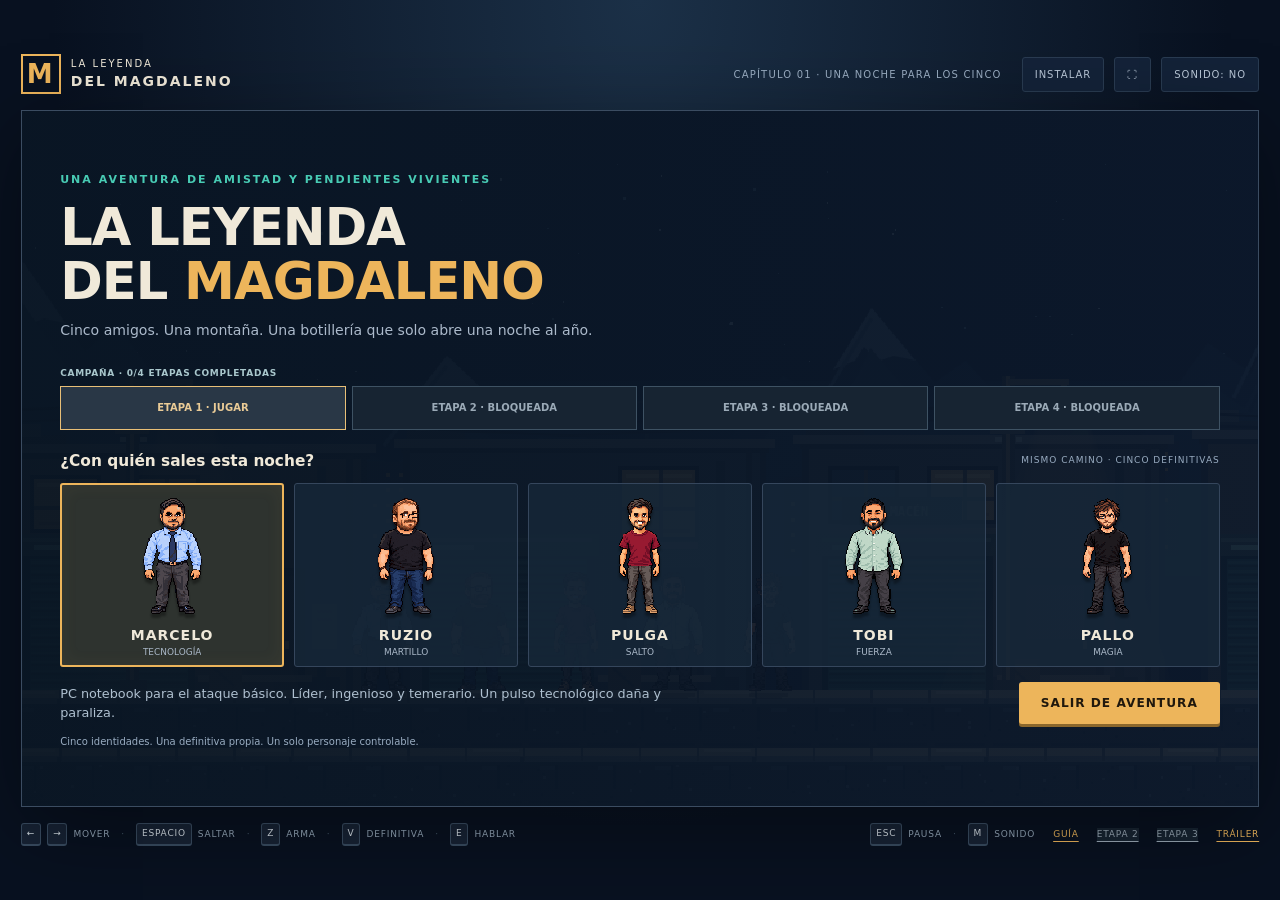
==== commit efc3674d: "Cuerpos escolares con la contextura de cada amigo (0.10.10) En los recuerdos de colegio cambian el a" ====
--- a/index.html
+++ b/index.html
@@ -6,26 +6,26 @@
   <meta name="theme-color" content="#0b1530">
   <title>La Leyenda del Magdaleno</title>
   <link rel="icon" href="data:,">
-  <link rel="stylesheet" href="styles.css?v=0.10.9">
-  <link rel="stylesheet" href="mobile.css?v=0.10.9">
-  <link rel="stylesheet" href="campaign.css?v=0.10.9">
+  <link rel="stylesheet" href="styles.css?v=0.10.10">
+  <link rel="stylesheet" href="mobile.css?v=0.10.10">
+  <link rel="stylesheet" href="campaign.css?v=0.10.10">
   <link rel="manifest" href="manifest.webmanifest">
   <link rel="apple-touch-icon" href="assets/icon-192.png">
   <meta name="apple-mobile-web-app-capable" content="yes">
   <meta name="apple-mobile-web-app-status-bar-style" content="black-translucent">
-  <script defer src="src/data.js?v=0.10.9"></script>
-  <script defer src="assets/bounds.js?v=0.10.9"></script>
-  <script defer src="src/core.js?v=0.10.9"></script>
-  <script defer src="src/story-data.js?v=0.10.9"></script><script defer src="src/campaign.js?v=0.10.9"></script>
-  <script defer src="src/render.js?v=0.10.9"></script>
-  <script defer src="src/enemies.js?v=0.10.9"></script>
-  <script defer src="src/visuals.js?v=0.10.9"></script>
-  <script defer src="src/powers.js?v=0.10.9"></script>
-  <script defer src="src/melee.js?v=0.10.9"></script>
-  <script defer src="src/game.js?v=0.10.9"></script>
-  <script defer src="src/chapter.js?v=0.10.9"></script>
-  <script defer src="src/soundtrack.js?v=0.10.9"></script>
-  <script defer src="src/mobile.js?v=0.10.9"></script>
+  <script defer src="src/data.js?v=0.10.10"></script>
+  <script defer src="assets/bounds.js?v=0.10.10"></script>
+  <script defer src="src/core.js?v=0.10.10"></script>
+  <script defer src="src/story-data.js?v=0.10.10"></script><script defer src="src/campaign.js?v=0.10.10"></script>
+  <script defer src="src/render.js?v=0.10.10"></script>
+  <script defer src="src/enemies.js?v=0.10.10"></script>
+  <script defer src="src/visuals.js?v=0.10.10"></script>
+  <script defer src="src/powers.js?v=0.10.10"></script>
+  <script defer src="src/melee.js?v=0.10.10"></script>
+  <script defer src="src/game.js?v=0.10.10"></script>
+  <script defer src="src/chapter.js?v=0.10.10"></script>
+  <script defer src="src/soundtrack.js?v=0.10.10"></script>
+  <script defer src="src/mobile.js?v=0.10.10"></script>
 </head>
 <body>
 <main class="shell">
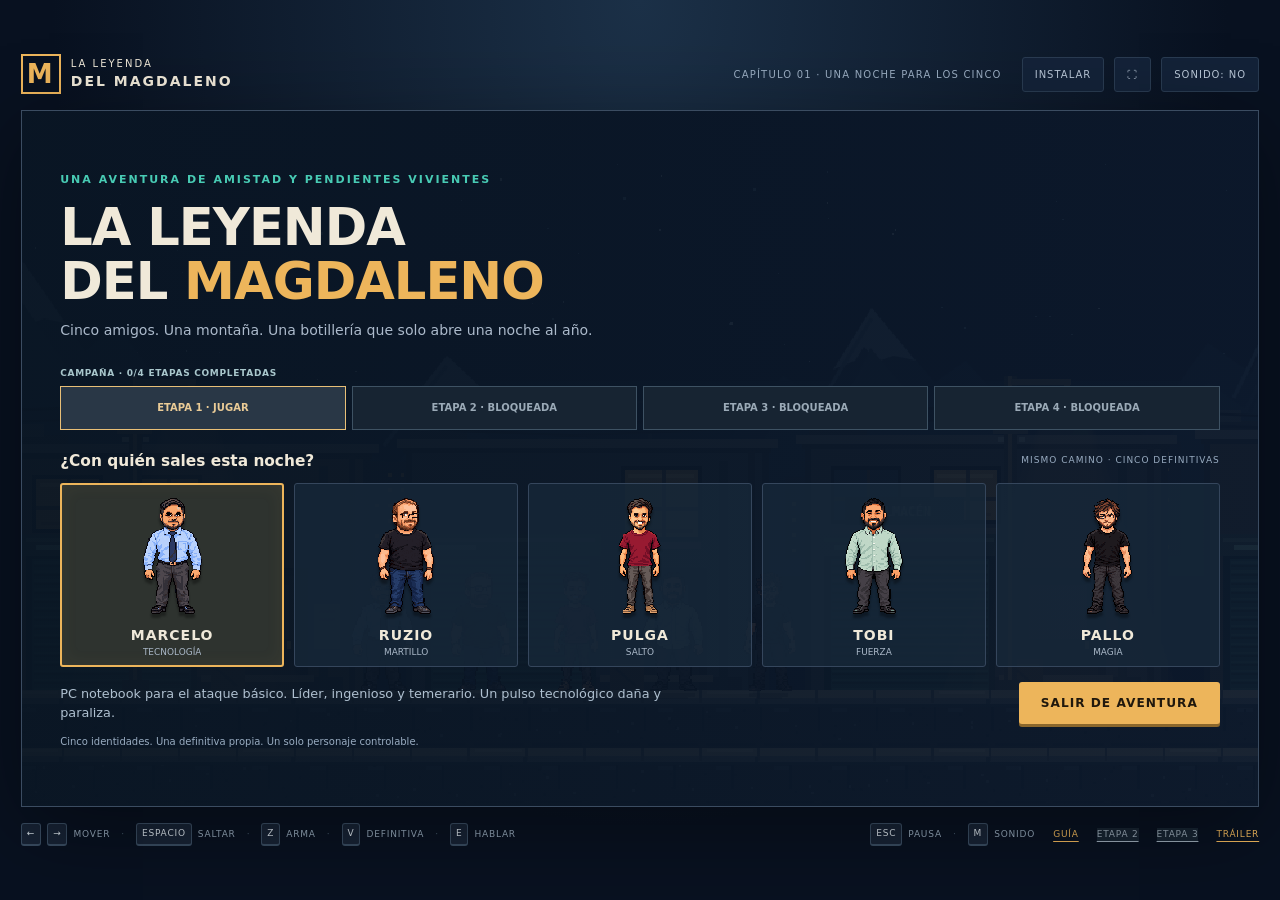
==== commit cfddf9b2: "Acompañantes en la botella falsa y favor pendiente (0.10.11) Al descubrir la botella falsa aparecen " ====
--- a/index.html
+++ b/index.html
@@ -6,26 +6,26 @@
   <meta name="theme-color" content="#0b1530">
   <title>La Leyenda del Magdaleno</title>
   <link rel="icon" href="data:,">
-  <link rel="stylesheet" href="styles.css?v=0.10.10">
-  <link rel="stylesheet" href="mobile.css?v=0.10.10">
-  <link rel="stylesheet" href="campaign.css?v=0.10.10">
+  <link rel="stylesheet" href="styles.css?v=0.10.11">
+  <link rel="stylesheet" href="mobile.css?v=0.10.11">
+  <link rel="stylesheet" href="campaign.css?v=0.10.11">
   <link rel="manifest" href="manifest.webmanifest">
   <link rel="apple-touch-icon" href="assets/icon-192.png">
   <meta name="apple-mobile-web-app-capable" content="yes">
   <meta name="apple-mobile-web-app-status-bar-style" content="black-translucent">
-  <script defer src="src/data.js?v=0.10.10"></script>
-  <script defer src="assets/bounds.js?v=0.10.10"></script>
-  <script defer src="src/core.js?v=0.10.10"></script>
-  <script defer src="src/story-data.js?v=0.10.10"></script><script defer src="src/campaign.js?v=0.10.10"></script>
-  <script defer src="src/render.js?v=0.10.10"></script>
-  <script defer src="src/enemies.js?v=0.10.10"></script>
-  <script defer src="src/visuals.js?v=0.10.10"></script>
-  <script defer src="src/powers.js?v=0.10.10"></script>
-  <script defer src="src/melee.js?v=0.10.10"></script>
-  <script defer src="src/game.js?v=0.10.10"></script>
-  <script defer src="src/chapter.js?v=0.10.10"></script>
-  <script defer src="src/soundtrack.js?v=0.10.10"></script>
-  <script defer src="src/mobile.js?v=0.10.10"></script>
+  <script defer src="src/data.js?v=0.10.11"></script>
+  <script defer src="assets/bounds.js?v=0.10.11"></script>
+  <script defer src="src/core.js?v=0.10.11"></script>
+  <script defer src="src/story-data.js?v=0.10.11"></script><script defer src="src/campaign.js?v=0.10.11"></script>
+  <script defer src="src/render.js?v=0.10.11"></script>
+  <script defer src="src/enemies.js?v=0.10.11"></script>
+  <script defer src="src/visuals.js?v=0.10.11"></script>
+  <script defer src="src/powers.js?v=0.10.11"></script>
+  <script defer src="src/melee.js?v=0.10.11"></script>
+  <script defer src="src/game.js?v=0.10.11"></script>
+  <script defer src="src/chapter.js?v=0.10.11"></script>
+  <script defer src="src/soundtrack.js?v=0.10.11"></script>
+  <script defer src="src/mobile.js?v=0.10.11"></script>
 </head>
 <body>
 <main class="shell">
